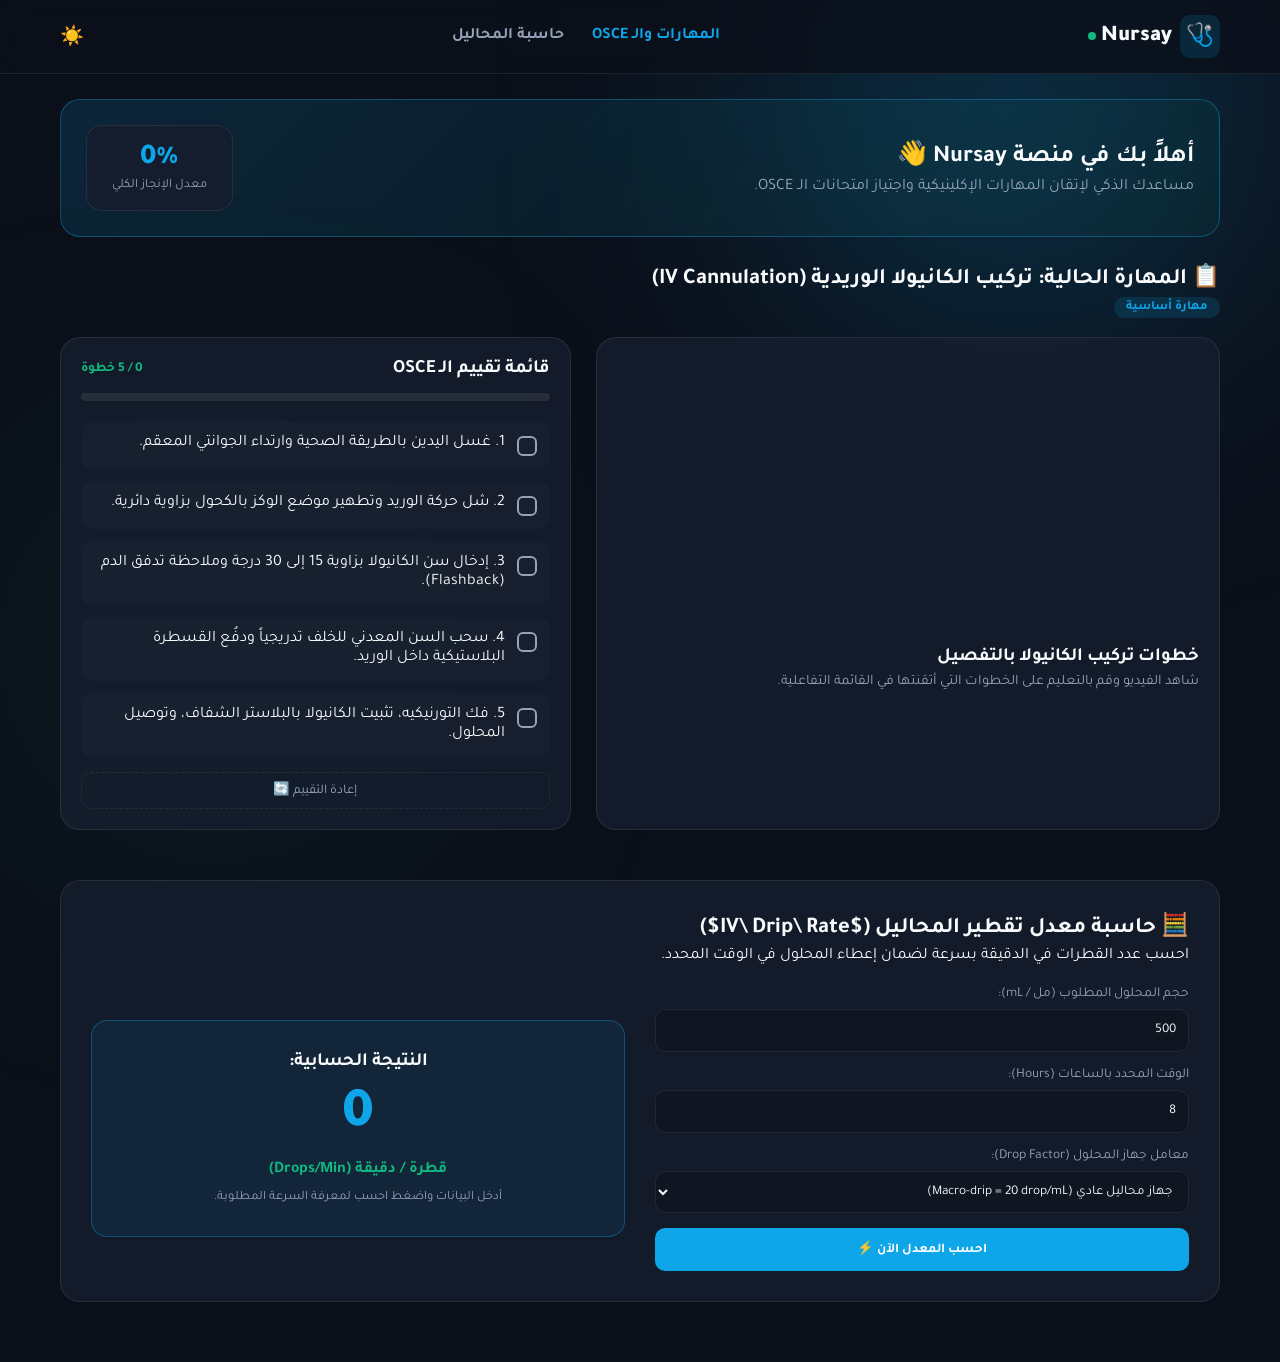
==== index.html @ 49323ac3 "Add files via upload" ====
<!DOCTYPE html>
<html lang="ar" dir="rtl">
<head>
  <meta charset="UTF-8">
  <meta name="viewport" content="width=device-width, initial-scale=1.0">
  <title>Nursay | منصة التمريض العملي المتكاملة</title>
  <link rel="stylesheet" href="nnn.css">
  <link href="https://fonts.googleapis.com/css2?family=Tajawal:wght@400;500;700;800;900&display=swap" rel="stylesheet">
</head>
<body class="dark-mode">

  <div class="ambient-glow glow-1"></div>
  <div class="ambient-glow glow-2"></div>

  <!-- الهيدر الزجاجي -->
  <header class="header-glass">
    <div class="container nav-container">
      <div class="brand">
        <div class="logo-badge">🩺</div>
        <div class="logo-text">Nursay<span class="pulse-dot"></span></div>
      </div>

      <nav class="nav-links">
        <a href="#skills-section" class="active">المهارات والـ OSCE</a>
        <a href="#calculator-section">حاسبة المحاليل</a>
      </nav>

      <div class="nav-right">
        <button class="theme-toggle" id="themeToggle">☀️</button>
      </div>
    </div>
  </header>

  <main class="container main-layout">

    <!-- شريط متابعة الإنجاز -->
    <section class="tracker-card">
      <div class="tracker-info">
        <h2>أهلاً بك في منصة Nursay 👋</h2>
        <p>مساعدك الذكي لإتقان المهارات الإكلينيكية واجتياز امتحانات الـ OSCE.</p>
      </div>
      <div class="tracker-stats">
        <div class="stat-box">
          <span class="stat-num" id="totalScore">0%</span>
          <span class="stat-label">معدل الإنجاز الكلي</span>
        </div>
      </div>
    </section>

    <!-- مشغل المهارات والـ Checklist التفاعلية -->
    <section class="skill-player-section" id="skills-section">
      <div class="section-header">
        <h2>📋 المهارة الحالية: تركيب الكانيولا الوريدية (IV Cannulation)</h2>
        <span class="skill-tag">مهارة أساسية</span>
      </div>

      <div class="player-grid">
        <!-- مشغل الفيديو -->
        <div class="video-container">
          <iframe 
            src="https://www.youtube-nocookie.com/embed/dQw4w9WgXcQ" 
            title="فيديو المهارة" 
            allowfullscreen>
          </iframe>
          <div class="video-info">
            <h3>خطوات تركيب الكانيولا بالتفصيل</h3>
            <p>شاهد الفيديو وقم بالتعليم على الخطوات التي أتقنتها في القائمة التفاعلية.</p>
          </div>
        </div>

        <!-- الـ Checklist التفاعلية -->
        <div class="checklist-container">
          <div class="checklist-header">
            <h3>قائمة تقييم الـ OSCE</h3>
            <span class="progress-badge" id="checkProgressText">0 / 5 خطوة</span>
          </div>

          <div class="progress-bar-bg">
            <div class="progress-bar-fill" id="progressBarFill" style="width: 0%;"></div>
          </div>

          <div class="checklist-items" id="checklistItems">
            <label class="check-item">
              <input type="checkbox" data-index="0" onchange="updateChecklist()">
              <span class="custom-check"></span>
              <span class="item-text">1. غسل اليدين بالطريقة الصحية وارتداء الجوانتي المعقم.</span>
            </label>

            <label class="check-item">
              <input type="checkbox" data-index="1" onchange="updateChecklist()">
              <span class="custom-check"></span>
              <span class="item-text">2. شل حركة الوريد وتطهير موضع الوكز بالكحول بزاوية دائرية.</span>
            </label>

            <label class="check-item">
              <input type="checkbox" data-index="2" onchange="updateChecklist()">
              <span class="custom-check"></span>
              <span class="item-text">3. إدخال سن الكانيولا بزاوية 15 إلى 30 درجة وملاحظة تدفق الدم (Flashback).</span>
            </label>

            <label class="check-item">
              <input type="checkbox" data-index="3" onchange="updateChecklist()">
              <span class="custom-check"></span>
              <span class="item-text">4. سحب السن المعدني للخلف تدريجياً ودفُع القسطرة البلاستيكية داخل الوريد.</span>
            </label>

            <label class="check-item">
              <input type="checkbox" data-index="4" onchange="updateChecklist()">
              <span class="custom-check"></span>
              <span class="item-text">5. فك التورنيكيه، تثبيت الكانيولا بالبلاستر الشفاف، وتوصيل المحلول.</span>
            </label>
          </div>

          <button class="btn-reset" onclick="resetChecklist()">إعادة التقييم 🔄</button>
        </div>
      </div>
    </section>

    <!-- حاسبة المحاليل والجرعات الطبية -->
    <section class="calculator-section" id="calculator-section">
      <div class="section-header">
        <h2>🧮 حاسبة معدل تقطير المحاليل ($IV\ Drip\ Rate$)</h2>
        <p>احسب عدد القطرات في الدقيقة بسرعة لضمان إعطاء المحلول في الوقت المحدد.</p>
      </div>

      <div class="calc-card">
        <div class="calc-inputs">
          <div class="input-group">
            <label>حجم المحلول المطلوب (مل / mL):</label>
            <input type="number" id="volumeInput" placeholder="مثال: 500" value="500">
          </div>

          <div class="input-group">
            <label>الوقت المحدد بالساعات (Hours):</label>
            <input type="number" id="timeInput" placeholder="مثال: 8" value="8">
          </div>

          <div class="input-group">
            <label>معامل جهاز المحلول (Drop Factor):</label>
            <select id="dropFactorSelect">
              <option value="20">جهاز محاليل عادي (Macro-drip = 20 drop/mL)</option>
              <option value="60">جهاز محاليل أطفال (Micro-drip = 60 drop/mL)</option>
              <option value="15">جهاز نقل دم (Blood Set = 15 drop/mL)</option>
            </select>
          </div>

          <button class="btn-calc" onclick="calculateDripRate()">احسب المعدل الآن ⚡</button>
        </div>

        <div class="calc-result">
          <h3>النتيجة الحسابية:</h3>
          <div class="result-number" id="resultDripRate">0</div>
          <span class="result-unit">قطرة / دقيقة (Drops/Min)</span>
          <p class="result-hint" id="resultHint">أدخل البيانات واضغط احسب لمعرفة السرعة المطلوبة.</p>
        </div>
      </div>
    </section>

  </main>

  <script src="nnn.js"></script>
</body>
</html>
---- nnn.css ----
:root {
  --primary: #0ea5e9;
  --primary-glow: rgba(14, 165, 233, 0.35);
  --accent: #10b981;
  --bg-main: #0b0f19;
  --bg-card: rgba(22, 30, 46, 0.85);
  --border: rgba(255, 255, 255, 0.08);
  --text-main: #f8fafc;
  --text-muted: #94a3b8;
}

body.light-mode {
  --bg-main: #f1f5f9;
  --bg-card: #ffffff;
  --border: rgba(0, 0, 0, 0.08);
  --text-main: #0f172a;
  --text-muted: #64748b;
}

* { box-sizing: border-box; margin: 0; padding: 0; }

body {
  font-family: 'Tajawal', sans-serif;
  background-color: var(--bg-main);
  color: var(--text-main);
  transition: all 0.3s ease;
  padding-bottom: 60px;
}

.container { max-width: 1200px; margin: 0 auto; padding: 0 20px; }

/* Glow Effects */
.ambient-glow {
  position: fixed; border-radius: 50%; filter: blur(140px); z-index: -1; pointer-events: none;
}
.glow-1 { width: 400px; height: 400px; background: var(--primary-glow); top: -100px; right: 5%; }
.glow-2 { width: 300px; height: 300px; background: rgba(16, 185, 129, 0.2); bottom: 100px; left: 5%; }

/* Header */
.header-glass {
  background: rgba(11, 15, 25, 0.8);
  backdrop-filter: blur(12px);
  border-bottom: 1px solid var(--border);
  position: sticky; top: 0; z-index: 100; padding: 15px 0;
}
.nav-container { display: flex; align-items: center; justify-content: space-between; }
.brand { display: flex; align-items: center; gap: 8px; font-weight: 900; font-size: 1.4rem; }
.logo-badge { background: rgba(14, 165, 233, 0.15); padding: 6px; border-radius: 10px; }
.pulse-dot { display: inline-block; width: 8px; height: 8px; background: var(--accent); border-radius: 50%; margin-right: 5px; }

.nav-links a { color: var(--text-muted); text-decoration: none; margin: 0 12px; font-weight: 600; }
.nav-links a.active { color: var(--primary); }

.theme-toggle { background: none; border: none; font-size: 1.2rem; cursor: pointer; }

/* Tracker Banner */
.tracker-card {
  background: linear-gradient(135deg, rgba(14, 165, 233, 0.15), rgba(16, 185, 129, 0.05));
  border: 1px solid var(--primary-glow);
  padding: 25px; border-radius: 20px; margin: 25px 0;
  display: flex; justify-content: space-between; align-items: center;
}
.tracker-info h2 { font-size: 1.5rem; margin-bottom: 5px; }
.tracker-info p { color: var(--text-muted); }
.stat-box { background: var(--bg-card); padding: 15px 25px; border-radius: 16px; border: 1px solid var(--border); text-align: center; }
.stat-num { display: block; font-size: 1.8rem; font-weight: 900; color: var(--primary); }
.stat-label { font-size: 0.8rem; color: var(--text-muted); }

/* Skill Player & Checklist */
.section-header { margin-bottom: 20px; }
.section-header h2 { font-size: 1.4rem; margin-bottom: 5px; }
.skill-tag { background: rgba(14, 165, 233, 0.15); color: var(--primary); padding: 4px 12px; border-radius: 12px; font-size: 0.8rem; font-weight: bold; }

.player-grid { display: grid; grid-template-columns: 1.1fr 0.9fr; gap: 25px; margin-bottom: 50px; }

.video-container { background: var(--bg-card); border: 1px solid var(--border); border-radius: 20px; overflow: hidden; }
.video-container iframe { width: 100%; height: 280px; border: none; }
.video-info { padding: 20px; }
.video-info p { color: var(--text-muted); font-size: 0.9rem; margin-top: 5px; }

.checklist-container { background: var(--bg-card); border: 1px solid var(--border); border-radius: 20px; padding: 20px; display: flex; flex-direction: column; }
.checklist-header { display: flex; justify-content: space-between; align-items: center; margin-bottom: 12px; }
.progress-badge { font-size: 0.85rem; font-weight: bold; color: var(--accent); }

.progress-bar-bg { background: rgba(255,255,255,0.08); height: 8px; border-radius: 10px; margin-bottom: 20px; overflow: hidden; }
.progress-bar-fill { background: linear-gradient(90deg, var(--primary), var(--accent)); height: 100%; transition: width 0.3s ease; }

.checklist-items { display: flex; flex-direction: column; gap: 12px; flex: 1; }
.check-item { display: flex; align-items: flex-start; gap: 12px; background: rgba(255,255,255,0.02); padding: 12px; border-radius: 12px; cursor: pointer; border: 1px solid transparent; }
.check-item:hover { border-color: var(--border); }
.check-item input { display: none; }

.custom-check { width: 20px; height: 20px; border: 2px solid var(--text-muted); border-radius: 6px; display: inline-block; flex-shrink: 0; margin-top: 2px; }
.check-item input:checked + .custom-check { background: var(--accent); border-color: var(--accent); position: relative; }
.check-item input:checked + .custom-check::after { content: '✓'; color: white; position: absolute; top: -3px; right: 4px; font-weight: bold; }
.check-item input:checked ~ .item-text { text-decoration: line-through; opacity: 0.6; }

.btn-reset { margin-top: 15px; background: none; border: 1px dashed var(--border); color: var(--text-muted); padding: 8px; border-radius: 10px; cursor: pointer; font-family: inherit; }

/* Calculator */
.calculator-section { background: var(--bg-card); border: 1px solid var(--border); border-radius: 20px; padding: 30px; }
.calc-card { display: grid; grid-template-columns: 1fr 1fr; gap: 30px; margin-top: 20px; align-items: center; }
.input-group { margin-bottom: 15px; }
.input-group label { display: block; font-size: 0.85rem; margin-bottom: 6px; color: var(--text-muted); }
.input-group input, .input-group select { width: 100%; padding: 12px; background: rgba(0,0,0,0.2); border: 1px solid var(--border); border-radius: 10px; color: var(--text-main); font-family: inherit; }
.btn-calc { width: 100%; background: var(--primary); color: white; border: none; padding: 12px; border-radius: 10px; font-weight: bold; font-family: inherit; cursor: pointer; }

.calc-result { background: rgba(14, 165, 233, 0.08); border: 1px solid var(--primary-glow); padding: 30px; border-radius: 16px; text-align: center; }
.result-number { font-size: 3.5rem; font-weight: 900; color: var(--primary); margin: 10px 0; }
.result-unit { font-weight: bold; color: var(--accent); }
.result-hint { font-size: 0.8rem; color: var(--text-muted); margin-top: 10px; }

@media (max-width: 850px) {
  .player-grid, .calc-card, .tracker-card { grid-template-columns: 1fr; flex-direction: column; gap: 20px; }
}
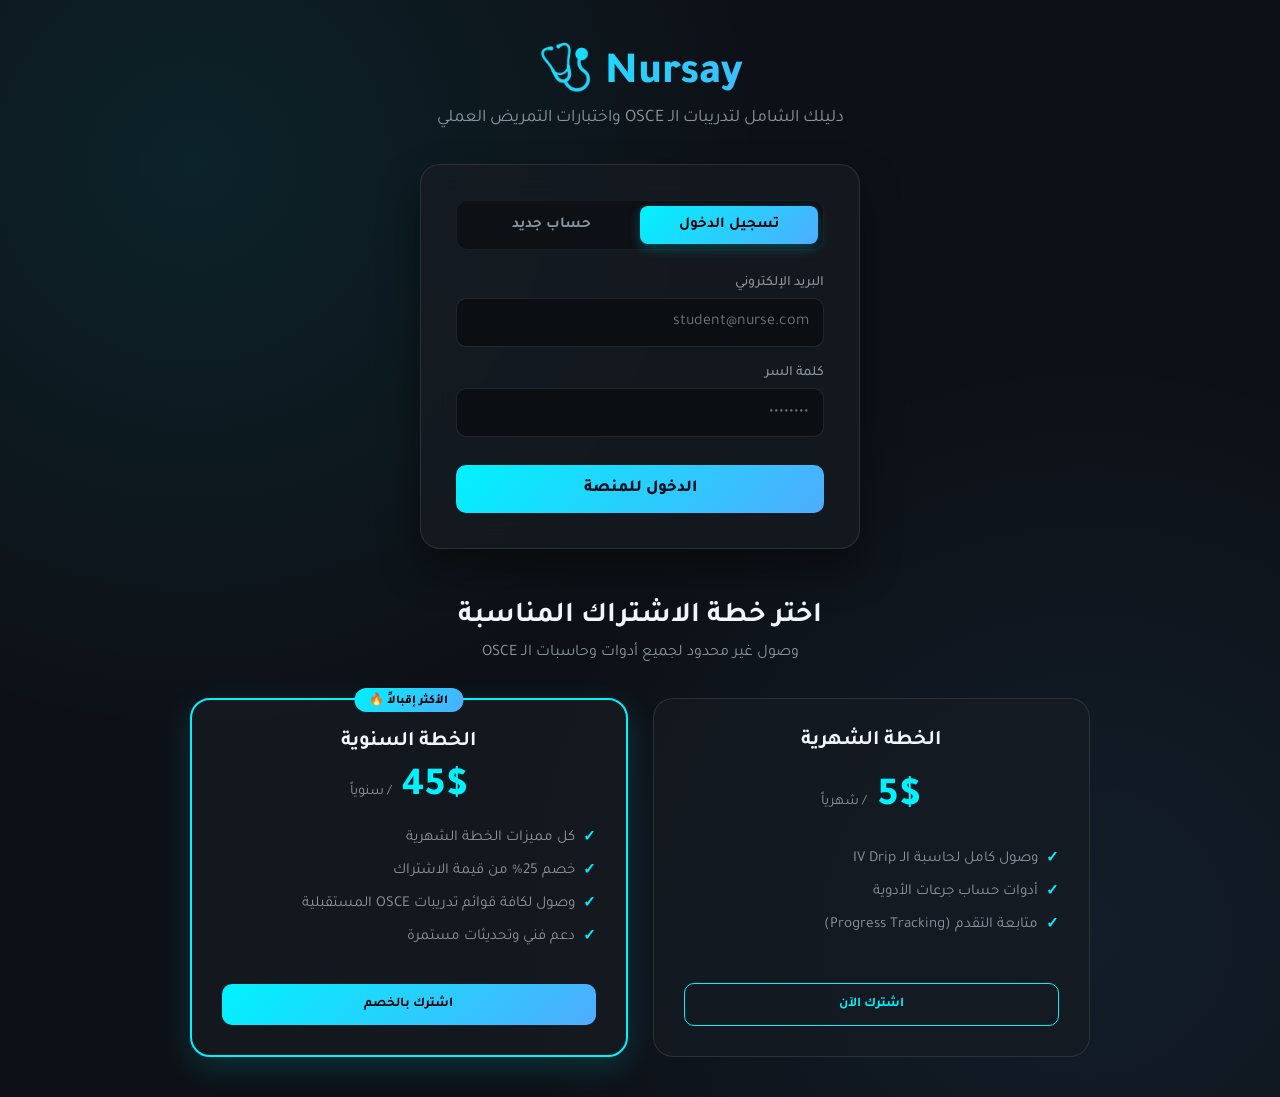
==== commit e4dce72f: "Add files via upload" ====
--- a/index.html
+++ b/index.html
@@ -3,161 +3,183 @@
 <head>
   <meta charset="UTF-8">
   <meta name="viewport" content="width=device-width, initial-scale=1.0">
-  <title>Nursay | منصة التمريض العملي المتكاملة</title>
-  <link rel="stylesheet" href="nnn.css">
-  <link href="https://fonts.googleapis.com/css2?family=Tajawal:wght@400;500;700;800;900&display=swap" rel="stylesheet">
+  <title>Nursay | الانضمام والاشتراك</title>
+  <link href="https://fonts.googleapis.com/css2?family=Tajawal:wght@400;500;700;800&display=swap" rel="stylesheet">
+  
+  <!-- بداية كود التصميم (CSS) -->
+  <style>
+    :root {
+      --bg-color: #0d1117;
+      --card-bg: rgba(22, 27, 34, 0.75);
+      --accent-cyan: #00f2fe;
+      --accent-blue: #4facfe;
+      --text-main: #f0f6fc;
+      --text-muted: #8b949e;
+      --border-color: rgba(255, 255, 255, 0.1);
+    }
+
+    * { box-sizing: border-box; margin: 0; padding: 0; font-family: 'Tajawal', sans-serif; }
+
+    body {
+      background-color: var(--bg-color);
+      background-image: radial-gradient(circle at 15% 15%, rgba(0, 242, 254, 0.08) 0%, transparent 40%),
+                        radial-gradient(circle at 85% 85%, rgba(79, 172, 254, 0.08) 0%, transparent 40%);
+      color: var(--text-main);
+      min-height: 100vh;
+      display: flex;
+      flex-direction: column;
+      align-items: center;
+      padding: 40px 20px;
+    }
+
+    .brand-header { text-align: center; margin-bottom: 35px; }
+    .brand-header h1 { font-size: 2.8rem; font-weight: 800; background: linear-gradient(135deg, var(--accent-cyan), var(--accent-blue)); -webkit-background-clip: text; -webkit-text-fill-color: transparent; }
+    .brand-header p { color: var(--text-muted); font-size: 1.1rem; margin-top: 5px; }
+
+    .auth-card { background: var(--card-bg); backdrop-filter: blur(16px); border: 1px solid var(--border-color); border-radius: 20px; padding: 35px; width: 100%; max-width: 440px; box-shadow: 0 20px 40px rgba(0, 0, 0, 0.4); margin-bottom: 50px; }
+    
+    .auth-tabs { display: flex; background: rgba(0, 0, 0, 0.3); padding: 5px; border-radius: 12px; margin-bottom: 25px; border: 1px solid rgba(255, 255, 255, 0.05); }
+    .tab-btn { flex: 1; padding: 10px; border: none; background: transparent; color: var(--text-muted); font-weight: 700; font-size: 0.95rem; border-radius: 8px; cursor: pointer; transition: all 0.3s ease; }
+    .tab-btn.active { background: linear-gradient(135deg, var(--accent-cyan), var(--accent-blue)); color: #000; box-shadow: 0 4px 12px rgba(0, 242, 254, 0.25); }
+
+    .input-group { margin-bottom: 18px; text-align: right; }
+    .input-group label { display: block; font-size: 0.88rem; color: var(--text-muted); margin-bottom: 6px; font-weight: 500; }
+    .input-group input { width: 100%; padding: 14px; background: rgba(0, 0, 0, 0.4); border: 1px solid var(--border-color); border-radius: 10px; color: #fff; font-size: 1rem; outline: none; }
+    .input-group input:focus { border-color: var(--accent-cyan); box-shadow: 0 0 8px rgba(0, 242, 254, 0.2); }
+
+    .submit-btn { width: 100%; padding: 14px; border: none; border-radius: 10px; background: linear-gradient(135deg, var(--accent-cyan), var(--accent-blue)); color: #0a0f1d; font-size: 1.05rem; font-weight: 800; cursor: pointer; margin-top: 10px; }
+    .submit-btn:hover { transform: translateY(-2px); box-shadow: 0 8px 20px rgba(0, 242, 254, 0.3); }
+
+    .plans-section { width: 100%; max-width: 900px; text-align: center; }
+    .plans-title { font-size: 1.8rem; font-weight: 700; margin-bottom: 10px; }
+    .plans-subtitle { color: var(--text-muted); margin-bottom: 35px; }
+
+    .pricing-grid { display: grid; grid-template-columns: repeat(auto-fit, minmax(280px, 1fr)); gap: 25px; }
+    .plan-card { background: var(--card-bg); border: 1px solid var(--border-color); border-radius: 20px; padding: 30px; display: flex; flex-direction: column; justify-content: space-between; position: relative; transition: all 0.3s ease; }
+    .plan-card:hover { border-color: var(--accent-cyan); transform: translateY(-5px); }
+    .plan-card.featured { border: 2px solid var(--accent-cyan); box-shadow: 0 10px 30px rgba(0, 242, 254, 0.15); }
+    
+    .badge { position: absolute; top: -12px; left: 50%; transform: translateX(-50%); background: linear-gradient(135deg, var(--accent-cyan), var(--accent-blue)); color: #000; font-weight: 800; font-size: 0.75rem; padding: 4px 15px; border-radius: 20px; }
+    
+    .plan-name { font-size: 1.3rem; font-weight: 700; margin-bottom: 10px; }
+    .plan-price { font-size: 2.5rem; font-weight: 800; color: var(--accent-cyan); margin-bottom: 15px; }
+    .plan-price span { font-size: 0.9rem; color: var(--text-muted); font-weight: 400; }
+
+    .plan-features { list-style: none; text-align: right; margin-bottom: 25px; }
+    .plan-features li { margin-bottom: 12px; color: var(--text-muted); font-size: 0.95rem; display: flex; align-items: center; gap: 8px; }
+    .plan-features li::before { content: "✓"; color: var(--accent-cyan); font-weight: bold; }
+
+    .plan-btn { padding: 12px; border: 1px solid var(--accent-cyan); background: transparent; color: var(--accent-cyan); font-weight: 700; border-radius: 10px; cursor: pointer; }
+    .plan-card.featured .plan-btn, .plan-btn:hover { background: linear-gradient(135deg, var(--accent-cyan), var(--accent-blue)); color: #000; border: none; }
+
+    .form-toggle { display: none; }
+    .form-toggle.active { display: block; }
+  </style>
+  <!-- نهاية كود التصميم -->
 </head>
-<body class="dark-mode">
+<body>
 
-  <div class="ambient-glow glow-1"></div>
-  <div class="ambient-glow glow-2"></div>
+<div class="brand-header">
+  <h1>Nursay 🩺</h1>
+  <p>دليلك الشامل لتدريبات الـ OSCE واختبارات التمريض العملي</p>
+</div>
+  <div class="auth-card">
+    <div class="auth-tabs">
+      <button class="tab-btn active" onclick="switchTab('login')">تسجيل الدخول</button>
+      <button class="tab-btn" onclick="switchTab('signup')">حساب جديد</button>
+    </div>
 
-  <!-- الهيدر الزجاجي -->
-  <header class="header-glass">
-    <div class="container nav-container">
-      <div class="brand">
-        <div class="logo-badge">🩺</div>
-        <div class="logo-text">Nursay<span class="pulse-dot"></span></div>
+    <form id="login-form" class="form-toggle active" onsubmit="handleAuth(event)">
+      <div class="input-group">
+        <label>البريد الإلكتروني</label>
+        <input type="email" placeholder="student@nurse.com" required>
+      </div>
+      <div class="input-group">
+        <label>كلمة السر</label>
+        <input type="password" placeholder="••••••••" required>
+      </div>
+      <button type="submit" class="submit-btn">الدخول للمنصة</button>
+    </form>
+
+    <form id="signup-form" class="form-toggle" onsubmit="handleAuth(event)">
+      <div class="input-group">
+        <label>الاسم بالكامل</label>
+        <input type="text" placeholder="أحمد محمد" required>
+      </div>
+      <div class="input-group">
+        <label>البريد الإلكتروني</label>
+        <input type="email" placeholder="student@nurse.com" required>
+      </div>
+      <div class="input-group">
+        <label>كلمة السر</label>
+        <input type="password" placeholder="••••••••" required>
+      </div>
+      <button type="submit" class="submit-btn">إنشاء الحساب</button>
+    </form>
+  </div>
+
+  <div class="plans-section">
+    <h2 class="plans-title">اختر خطة الاشتراك المناسبة</h2>
+    <p class="plans-subtitle">وصول غير محدود لجميع أدوات وحاسبات الـ OSCE</p>
+
+    <div class="pricing-grid">
+      <div class="plan-card">
+        <div class="plan-name">الخطة الشهرية</div>
+        <div class="plan-price">5$ <span>/ شهرياً</span></div>
+        <ul class="plan-features">
+          <li>وصول كامل لحاسبة الـ IV Drip</li>
+          <li>أدوات حساب جرعات الأدوية</li>
+          <li>متابعة التقدم (Progress Tracking)</li>
+        </ul>
+        <button class="plan-btn" onclick="selectPlan('الشهري')">اشترك الآن</button>
       </div>
 
-      <nav class="nav-links">
-        <a href="#skills-section" class="active">المهارات والـ OSCE</a>
-        <a href="#calculator-section">حاسبة المحاليل</a>
-      </nav>
-
-      <div class="nav-right">
-        <button class="theme-toggle" id="themeToggle">☀️</button>
+      <div class="plan-card featured">
+        <div class="badge">الأكثر إقبالاً 🔥</div>
+        <div class="plan-name">الخطة السنوية</div>
+        <div class="plan-price">45$ <span>/ سنوياً</span></div>
+        <ul class="plan-features">
+          <li>كل مميزات الخطة الشهرية</li>
+          <li>خصم 25% من قيمة الاشتراك</li>
+          <li>وصول لكافة قوائم تدريبات OSCE المستقبلية</li>
+          <li>دعم فني وتحديثات مستمرة</li>
+        </ul>
+        <button class="plan-btn" onclick="selectPlan('السنوي')">اشترك بالخصم</button>
       </div>
     </div>
-  </header>
+  </div>
 
-  <main class="container main-layout">
+  <!-- بداية كود البرمجة (JavaScript) -->
+  <script>
+    function switchTab(type) {
+      document.querySelectorAll('.tab-btn').forEach(btn => btn.classList.remove('active'));
+      document.querySelectorAll('.form-toggle').forEach(form => form.classList.remove('active'));
 
-    <!-- شريط متابعة الإنجاز -->
-    <section class="tracker-card">
-      <div class="tracker-info">
-        <h2>أهلاً بك في منصة Nursay 👋</h2>
-        <p>مساعدك الذكي لإتقان المهارات الإكلينيكية واجتياز امتحانات الـ OSCE.</p>
-      </div>
-      <div class="tracker-stats">
-        <div class="stat-box">
-          <span class="stat-num" id="totalScore">0%</span>
-          <span class="stat-label">معدل الإنجاز الكلي</span>
-        </div>
-      </div>
-    </section>
+      if (type === 'login') {
+        document.querySelectorAll('.tab-btn')[0].classList.add('active');
+        document.getElementById('login-form').classList.add('active');
+      } else {
+        document.querySelectorAll('.tab-btn')[1].classList.add('active');
+        document.getElementById('signup-form').classList.add('active');
+      }
+    }
 
-    <!-- مشغل المهارات والـ Checklist التفاعلية -->
-    <section class="skill-player-section" id="skills-section">
-      <div class="section-header">
-        <h2>📋 المهارة الحالية: تركيب الكانيولا الوريدية (IV Cannulation)</h2>
-        <span class="skill-tag">مهارة أساسية</span>
-      </div>
+    function handleAuth(e) {
+      e.preventDefault();
+      localStorage.setItem('userLoggedIn', 'true');
+      alert('تم تسجيل الدخول بنجاح! جاري التوجيه للرئيسية...');
+      window.location.href = 'index.html';
+    }
 
-      <div class="player-grid">
-        <!-- مشغل الفيديو -->
-        <div class="video-container">
-          <iframe 
-            src="https://www.youtube-nocookie.com/embed/dQw4w9WgXcQ" 
-            title="فيديو المهارة" 
-            allowfullscreen>
-          </iframe>
-          <div class="video-info">
-            <h3>خطوات تركيب الكانيولا بالتفصيل</h3>
-            <p>شاهد الفيديو وقم بالتعليم على الخطوات التي أتقنتها في القائمة التفاعلية.</p>
-          </div>
-        </div>
-
-        <!-- الـ Checklist التفاعلية -->
-        <div class="checklist-container">
-          <div class="checklist-header">
-            <h3>قائمة تقييم الـ OSCE</h3>
-            <span class="progress-badge" id="checkProgressText">0 / 5 خطوة</span>
-          </div>
-
-          <div class="progress-bar-bg">
-            <div class="progress-bar-fill" id="progressBarFill" style="width: 0%;"></div>
-          </div>
-
-          <div class="checklist-items" id="checklistItems">
-            <label class="check-item">
-              <input type="checkbox" data-index="0" onchange="updateChecklist()">
-              <span class="custom-check"></span>
-              <span class="item-text">1. غسل اليدين بالطريقة الصحية وارتداء الجوانتي المعقم.</span>
-            </label>
-
-            <label class="check-item">
-              <input type="checkbox" data-index="1" onchange="updateChecklist()">
-              <span class="custom-check"></span>
-              <span class="item-text">2. شل حركة الوريد وتطهير موضع الوكز بالكحول بزاوية دائرية.</span>
-            </label>
-
-            <label class="check-item">
-              <input type="checkbox" data-index="2" onchange="updateChecklist()">
-              <span class="custom-check"></span>
-              <span class="item-text">3. إدخال سن الكانيولا بزاوية 15 إلى 30 درجة وملاحظة تدفق الدم (Flashback).</span>
-            </label>
-
-            <label class="check-item">
-              <input type="checkbox" data-index="3" onchange="updateChecklist()">
-              <span class="custom-check"></span>
-              <span class="item-text">4. سحب السن المعدني للخلف تدريجياً ودفُع القسطرة البلاستيكية داخل الوريد.</span>
-            </label>
-
-            <label class="check-item">
-              <input type="checkbox" data-index="4" onchange="updateChecklist()">
-              <span class="custom-check"></span>
-              <span class="item-text">5. فك التورنيكيه، تثبيت الكانيولا بالبلاستر الشفاف، وتوصيل المحلول.</span>
-            </label>
-          </div>
-
-          <button class="btn-reset" onclick="resetChecklist()">إعادة التقييم 🔄</button>
-        </div>
-      </div>
-    </section>
-
-    <!-- حاسبة المحاليل والجرعات الطبية -->
-    <section class="calculator-section" id="calculator-section">
-      <div class="section-header">
-        <h2>🧮 حاسبة معدل تقطير المحاليل ($IV\ Drip\ Rate$)</h2>
-        <p>احسب عدد القطرات في الدقيقة بسرعة لضمان إعطاء المحلول في الوقت المحدد.</p>
-      </div>
-
-      <div class="calc-card">
-        <div class="calc-inputs">
-          <div class="input-group">
-            <label>حجم المحلول المطلوب (مل / mL):</label>
-            <input type="number" id="volumeInput" placeholder="مثال: 500" value="500">
-          </div>
-
-          <div class="input-group">
-            <label>الوقت المحدد بالساعات (Hours):</label>
-            <input type="number" id="timeInput" placeholder="مثال: 8" value="8">
-          </div>
-
-          <div class="input-group">
-            <label>معامل جهاز المحلول (Drop Factor):</label>
-            <select id="dropFactorSelect">
-              <option value="20">جهاز محاليل عادي (Macro-drip = 20 drop/mL)</option>
-              <option value="60">جهاز محاليل أطفال (Micro-drip = 60 drop/mL)</option>
-              <option value="15">جهاز نقل دم (Blood Set = 15 drop/mL)</option>
-            </select>
-          </div>
-
-          <button class="btn-calc" onclick="calculateDripRate()">احسب المعدل الآن ⚡</button>
-        </div>
-
-        <div class="calc-result">
-          <h3>النتيجة الحسابية:</h3>
-          <div class="result-number" id="resultDripRate">0</div>
-          <span class="result-unit">قطرة / دقيقة (Drops/Min)</span>
-          <p class="result-hint" id="resultHint">أدخل البيانات واضغط احسب لمعرفة السرعة المطلوبة.</p>
-        </div>
-      </div>
-    </section>
-
-  </main>
-
-  <script src="nnn.js"></script>
+    function selectPlan(planType) {
+      if (!localStorage.getItem('userLoggedIn')) {
+        alert('برجاء تسجيل الدخول أو إنشاء حساب أولاً!');
+        window.scrollTo({ top: 0, behavior: 'smooth' });
+        return;
+      }
+      alert('تم اختيار الاشتراك ' + planType + '! سيتم توجيهك لصفحة الدفع.');
+    }
+  </script>
+  <!-- نهاية كود البرمجة -->
 </body>
 </html>
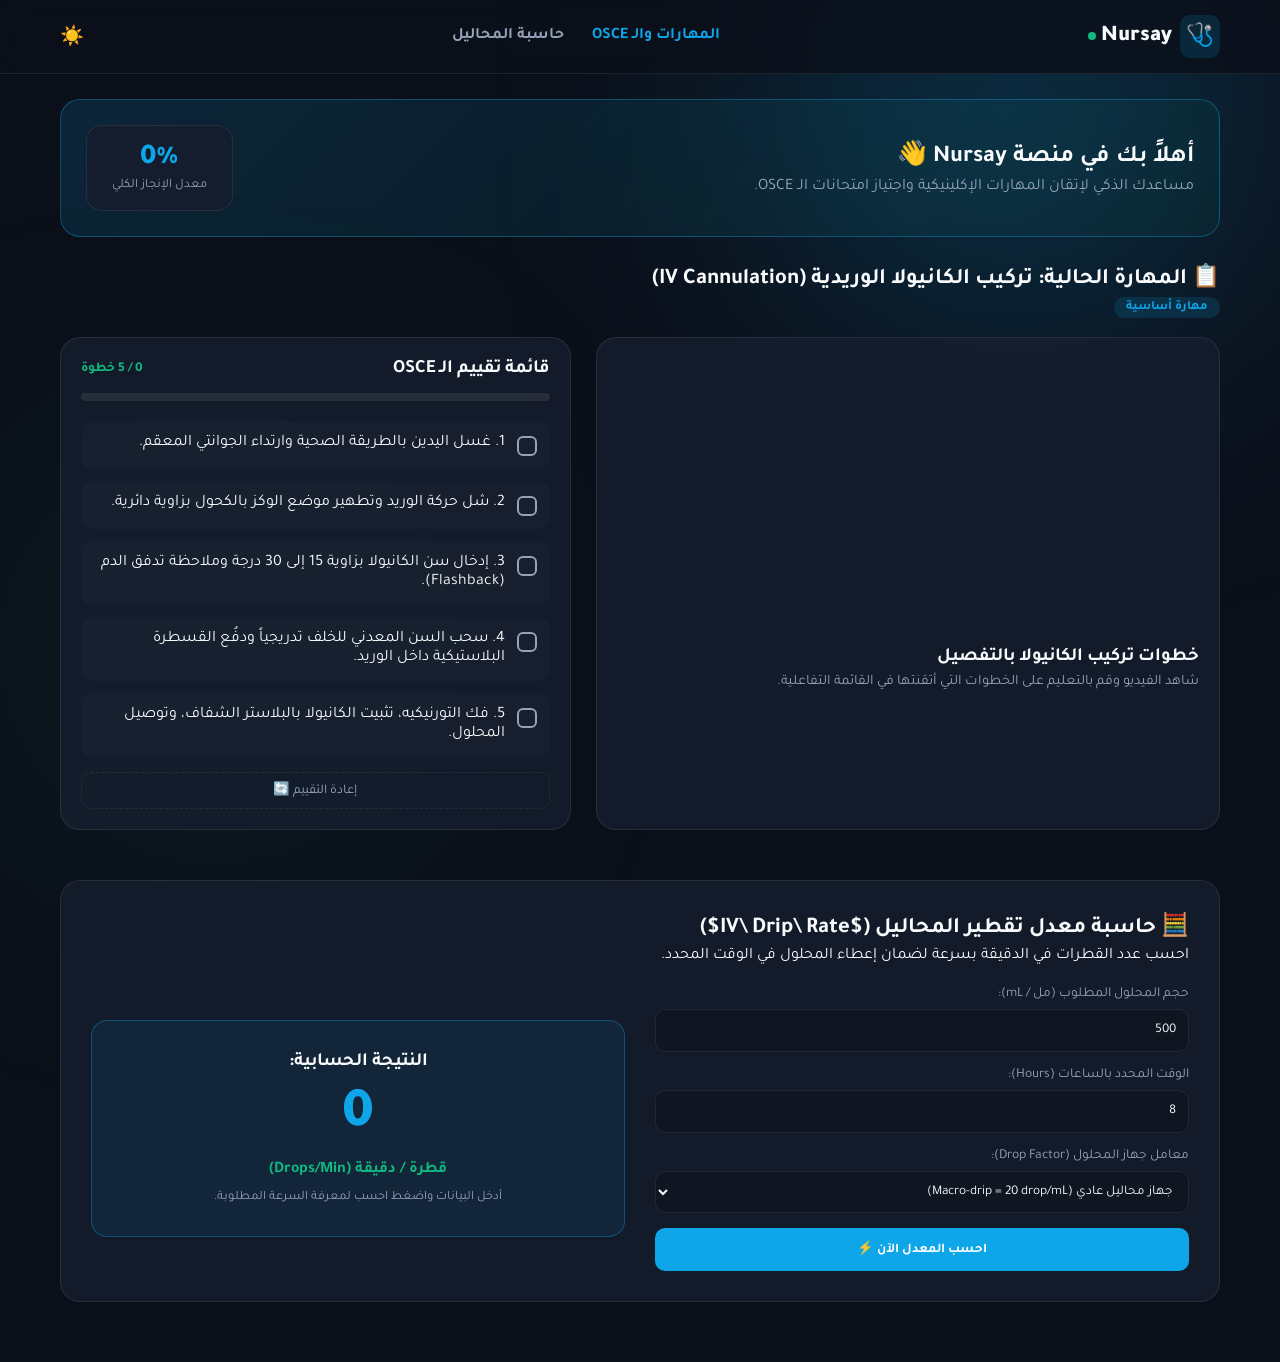
==== commit c0d40d19: "Add files via upload" ====
--- a/index.html
+++ b/index.html
@@ -3,183 +3,161 @@
 <head>
   <meta charset="UTF-8">
   <meta name="viewport" content="width=device-width, initial-scale=1.0">
-  <title>Nursay | الانضمام والاشتراك</title>
-  <link href="https://fonts.googleapis.com/css2?family=Tajawal:wght@400;500;700;800&display=swap" rel="stylesheet">
-  
-  <!-- بداية كود التصميم (CSS) -->
-  <style>
-    :root {
-      --bg-color: #0d1117;
-      --card-bg: rgba(22, 27, 34, 0.75);
-      --accent-cyan: #00f2fe;
-      --accent-blue: #4facfe;
-      --text-main: #f0f6fc;
-      --text-muted: #8b949e;
-      --border-color: rgba(255, 255, 255, 0.1);
-    }
+  <title>Nursay | منصة التمريض العملي المتكاملة</title>
+  <link rel="stylesheet" href="nnn.css">
+  <link href="https://fonts.googleapis.com/css2?family=Tajawal:wght@400;500;700;800;900&display=swap" rel="stylesheet">
+</head>
+<body class="dark-mode">
 
-    * { box-sizing: border-box; margin: 0; padding: 0; font-family: 'Tajawal', sans-serif; }
+  <div class="ambient-glow glow-1"></div>
+  <div class="ambient-glow glow-2"></div>
 
-    body {
-      background-color: var(--bg-color);
-      background-image: radial-gradient(circle at 15% 15%, rgba(0, 242, 254, 0.08) 0%, transparent 40%),
-                        radial-gradient(circle at 85% 85%, rgba(79, 172, 254, 0.08) 0%, transparent 40%);
-      color: var(--text-main);
-      min-height: 100vh;
-      display: flex;
-      flex-direction: column;
-      align-items: center;
-      padding: 40px 20px;
-    }
-
-    .brand-header { text-align: center; margin-bottom: 35px; }
-    .brand-header h1 { font-size: 2.8rem; font-weight: 800; background: linear-gradient(135deg, var(--accent-cyan), var(--accent-blue)); -webkit-background-clip: text; -webkit-text-fill-color: transparent; }
-    .brand-header p { color: var(--text-muted); font-size: 1.1rem; margin-top: 5px; }
-
-    .auth-card { background: var(--card-bg); backdrop-filter: blur(16px); border: 1px solid var(--border-color); border-radius: 20px; padding: 35px; width: 100%; max-width: 440px; box-shadow: 0 20px 40px rgba(0, 0, 0, 0.4); margin-bottom: 50px; }
-    
-    .auth-tabs { display: flex; background: rgba(0, 0, 0, 0.3); padding: 5px; border-radius: 12px; margin-bottom: 25px; border: 1px solid rgba(255, 255, 255, 0.05); }
-    .tab-btn { flex: 1; padding: 10px; border: none; background: transparent; color: var(--text-muted); font-weight: 700; font-size: 0.95rem; border-radius: 8px; cursor: pointer; transition: all 0.3s ease; }
-    .tab-btn.active { background: linear-gradient(135deg, var(--accent-cyan), var(--accent-blue)); color: #000; box-shadow: 0 4px 12px rgba(0, 242, 254, 0.25); }
-
-    .input-group { margin-bottom: 18px; text-align: right; }
-    .input-group label { display: block; font-size: 0.88rem; color: var(--text-muted); margin-bottom: 6px; font-weight: 500; }
-    .input-group input { width: 100%; padding: 14px; background: rgba(0, 0, 0, 0.4); border: 1px solid var(--border-color); border-radius: 10px; color: #fff; font-size: 1rem; outline: none; }
-    .input-group input:focus { border-color: var(--accent-cyan); box-shadow: 0 0 8px rgba(0, 242, 254, 0.2); }
-
-    .submit-btn { width: 100%; padding: 14px; border: none; border-radius: 10px; background: linear-gradient(135deg, var(--accent-cyan), var(--accent-blue)); color: #0a0f1d; font-size: 1.05rem; font-weight: 800; cursor: pointer; margin-top: 10px; }
-    .submit-btn:hover { transform: translateY(-2px); box-shadow: 0 8px 20px rgba(0, 242, 254, 0.3); }
-
-    .plans-section { width: 100%; max-width: 900px; text-align: center; }
-    .plans-title { font-size: 1.8rem; font-weight: 700; margin-bottom: 10px; }
-    .plans-subtitle { color: var(--text-muted); margin-bottom: 35px; }
-
-    .pricing-grid { display: grid; grid-template-columns: repeat(auto-fit, minmax(280px, 1fr)); gap: 25px; }
-    .plan-card { background: var(--card-bg); border: 1px solid var(--border-color); border-radius: 20px; padding: 30px; display: flex; flex-direction: column; justify-content: space-between; position: relative; transition: all 0.3s ease; }
-    .plan-card:hover { border-color: var(--accent-cyan); transform: translateY(-5px); }
-    .plan-card.featured { border: 2px solid var(--accent-cyan); box-shadow: 0 10px 30px rgba(0, 242, 254, 0.15); }
-    
-    .badge { position: absolute; top: -12px; left: 50%; transform: translateX(-50%); background: linear-gradient(135deg, var(--accent-cyan), var(--accent-blue)); color: #000; font-weight: 800; font-size: 0.75rem; padding: 4px 15px; border-radius: 20px; }
-    
-    .plan-name { font-size: 1.3rem; font-weight: 700; margin-bottom: 10px; }
-    .plan-price { font-size: 2.5rem; font-weight: 800; color: var(--accent-cyan); margin-bottom: 15px; }
-    .plan-price span { font-size: 0.9rem; color: var(--text-muted); font-weight: 400; }
-
-    .plan-features { list-style: none; text-align: right; margin-bottom: 25px; }
-    .plan-features li { margin-bottom: 12px; color: var(--text-muted); font-size: 0.95rem; display: flex; align-items: center; gap: 8px; }
-    .plan-features li::before { content: "✓"; color: var(--accent-cyan); font-weight: bold; }
-
-    .plan-btn { padding: 12px; border: 1px solid var(--accent-cyan); background: transparent; color: var(--accent-cyan); font-weight: 700; border-radius: 10px; cursor: pointer; }
-    .plan-card.featured .plan-btn, .plan-btn:hover { background: linear-gradient(135deg, var(--accent-cyan), var(--accent-blue)); color: #000; border: none; }
-
-    .form-toggle { display: none; }
-    .form-toggle.active { display: block; }
-  </style>
-  <!-- نهاية كود التصميم -->
-</head>
-<body>
-
-<div class="brand-header">
-  <h1>Nursay 🩺</h1>
-  <p>دليلك الشامل لتدريبات الـ OSCE واختبارات التمريض العملي</p>
-</div>
-  <div class="auth-card">
-    <div class="auth-tabs">
-      <button class="tab-btn active" onclick="switchTab('login')">تسجيل الدخول</button>
-      <button class="tab-btn" onclick="switchTab('signup')">حساب جديد</button>
-    </div>
-
-    <form id="login-form" class="form-toggle active" onsubmit="handleAuth(event)">
-      <div class="input-group">
-        <label>البريد الإلكتروني</label>
-        <input type="email" placeholder="student@nurse.com" required>
-      </div>
-      <div class="input-group">
-        <label>كلمة السر</label>
-        <input type="password" placeholder="••••••••" required>
-      </div>
-      <button type="submit" class="submit-btn">الدخول للمنصة</button>
-    </form>
-
-    <form id="signup-form" class="form-toggle" onsubmit="handleAuth(event)">
-      <div class="input-group">
-        <label>الاسم بالكامل</label>
-        <input type="text" placeholder="أحمد محمد" required>
-      </div>
-      <div class="input-group">
-        <label>البريد الإلكتروني</label>
-        <input type="email" placeholder="student@nurse.com" required>
-      </div>
-      <div class="input-group">
-        <label>كلمة السر</label>
-        <input type="password" placeholder="••••••••" required>
-      </div>
-      <button type="submit" class="submit-btn">إنشاء الحساب</button>
-    </form>
-  </div>
-
-  <div class="plans-section">
-    <h2 class="plans-title">اختر خطة الاشتراك المناسبة</h2>
-    <p class="plans-subtitle">وصول غير محدود لجميع أدوات وحاسبات الـ OSCE</p>
-
-    <div class="pricing-grid">
-      <div class="plan-card">
-        <div class="plan-name">الخطة الشهرية</div>
-        <div class="plan-price">5$ <span>/ شهرياً</span></div>
-        <ul class="plan-features">
-          <li>وصول كامل لحاسبة الـ IV Drip</li>
-          <li>أدوات حساب جرعات الأدوية</li>
-          <li>متابعة التقدم (Progress Tracking)</li>
-        </ul>
-        <button class="plan-btn" onclick="selectPlan('الشهري')">اشترك الآن</button>
+  <!-- الهيدر الزجاجي -->
+  <header class="header-glass">
+    <div class="container nav-container">
+      <div class="brand">
+        <div class="logo-badge">🩺</div>
+        <div class="logo-text">Nursay<span class="pulse-dot"></span></div>
       </div>
 
-      <div class="plan-card featured">
-        <div class="badge">الأكثر إقبالاً 🔥</div>
-        <div class="plan-name">الخطة السنوية</div>
-        <div class="plan-price">45$ <span>/ سنوياً</span></div>
-        <ul class="plan-features">
-          <li>كل مميزات الخطة الشهرية</li>
-          <li>خصم 25% من قيمة الاشتراك</li>
-          <li>وصول لكافة قوائم تدريبات OSCE المستقبلية</li>
-          <li>دعم فني وتحديثات مستمرة</li>
-        </ul>
-        <button class="plan-btn" onclick="selectPlan('السنوي')">اشترك بالخصم</button>
+      <nav class="nav-links">
+        <a href="#skills-section" class="active">المهارات والـ OSCE</a>
+        <a href="#calculator-section">حاسبة المحاليل</a>
+      </nav>
+
+      <div class="nav-right">
+        <button class="theme-toggle" id="themeToggle">☀️</button>
       </div>
     </div>
-  </div>
+  </header>
 
-  <!-- بداية كود البرمجة (JavaScript) -->
-  <script>
-    function switchTab(type) {
-      document.querySelectorAll('.tab-btn').forEach(btn => btn.classList.remove('active'));
-      document.querySelectorAll('.form-toggle').forEach(form => form.classList.remove('active'));
+  <main class="container main-layout">
 
-      if (type === 'login') {
-        document.querySelectorAll('.tab-btn')[0].classList.add('active');
-        document.getElementById('login-form').classList.add('active');
-      } else {
-        document.querySelectorAll('.tab-btn')[1].classList.add('active');
-        document.getElementById('signup-form').classList.add('active');
-      }
-    }
+    <!-- شريط متابعة الإنجاز -->
+    <section class="tracker-card">
+      <div class="tracker-info">
+        <h2>أهلاً بك في منصة Nursay 👋</h2>
+        <p>مساعدك الذكي لإتقان المهارات الإكلينيكية واجتياز امتحانات الـ OSCE.</p>
+      </div>
+      <div class="tracker-stats">
+        <div class="stat-box">
+          <span class="stat-num" id="totalScore">0%</span>
+          <span class="stat-label">معدل الإنجاز الكلي</span>
+        </div>
+      </div>
+    </section>
 
-    function handleAuth(e) {
-      e.preventDefault();
-      localStorage.setItem('userLoggedIn', 'true');
-      alert('تم تسجيل الدخول بنجاح! جاري التوجيه للرئيسية...');
-      window.location.href = 'index.html';
-    }
+    <!-- مشغل المهارات والـ Checklist التفاعلية -->
+    <section class="skill-player-section" id="skills-section">
+      <div class="section-header">
+        <h2>📋 المهارة الحالية: تركيب الكانيولا الوريدية (IV Cannulation)</h2>
+        <span class="skill-tag">مهارة أساسية</span>
+      </div>
 
-    function selectPlan(planType) {
-      if (!localStorage.getItem('userLoggedIn')) {
-        alert('برجاء تسجيل الدخول أو إنشاء حساب أولاً!');
-        window.scrollTo({ top: 0, behavior: 'smooth' });
-        return;
-      }
-      alert('تم اختيار الاشتراك ' + planType + '! سيتم توجيهك لصفحة الدفع.');
-    }
-  </script>
-  <!-- نهاية كود البرمجة -->
+      <div class="player-grid">
+        <!-- مشغل الفيديو -->
+        <div class="video-container">
+          <iframe 
+            src="https://www.youtube-nocookie.com/embed/dQw4w9WgXcQ" 
+            title="فيديو المهارة" 
+            allowfullscreen>
+          </iframe>
+          <div class="video-info">
+            <h3>خطوات تركيب الكانيولا بالتفصيل</h3>
+            <p>شاهد الفيديو وقم بالتعليم على الخطوات التي أتقنتها في القائمة التفاعلية.</p>
+          </div>
+        </div>
+
+        <!-- الـ Checklist التفاعلية -->
+        <div class="checklist-container">
+          <div class="checklist-header">
+            <h3>قائمة تقييم الـ OSCE</h3>
+            <span class="progress-badge" id="checkProgressText">0 / 5 خطوة</span>
+          </div>
+
+          <div class="progress-bar-bg">
+            <div class="progress-bar-fill" id="progressBarFill" style="width: 0%;"></div>
+          </div>
+
+          <div class="checklist-items" id="checklistItems">
+            <label class="check-item">
+              <input type="checkbox" data-index="0" onchange="updateChecklist()">
+              <span class="custom-check"></span>
+              <span class="item-text">1. غسل اليدين بالطريقة الصحية وارتداء الجوانتي المعقم.</span>
+            </label>
+
+            <label class="check-item">
+              <input type="checkbox" data-index="1" onchange="updateChecklist()">
+              <span class="custom-check"></span>
+              <span class="item-text">2. شل حركة الوريد وتطهير موضع الوكز بالكحول بزاوية دائرية.</span>
+            </label>
+
+            <label class="check-item">
+              <input type="checkbox" data-index="2" onchange="updateChecklist()">
+              <span class="custom-check"></span>
+              <span class="item-text">3. إدخال سن الكانيولا بزاوية 15 إلى 30 درجة وملاحظة تدفق الدم (Flashback).</span>
+            </label>
+
+            <label class="check-item">
+              <input type="checkbox" data-index="3" onchange="updateChecklist()">
+              <span class="custom-check"></span>
+              <span class="item-text">4. سحب السن المعدني للخلف تدريجياً ودفُع القسطرة البلاستيكية داخل الوريد.</span>
+            </label>
+
+            <label class="check-item">
+              <input type="checkbox" data-index="4" onchange="updateChecklist()">
+              <span class="custom-check"></span>
+              <span class="item-text">5. فك التورنيكيه، تثبيت الكانيولا بالبلاستر الشفاف، وتوصيل المحلول.</span>
+            </label>
+          </div>
+
+          <button class="btn-reset" onclick="resetChecklist()">إعادة التقييم 🔄</button>
+        </div>
+      </div>
+    </section>
+
+    <!-- حاسبة المحاليل والجرعات الطبية -->
+    <section class="calculator-section" id="calculator-section">
+      <div class="section-header">
+        <h2>🧮 حاسبة معدل تقطير المحاليل ($IV\ Drip\ Rate$)</h2>
+        <p>احسب عدد القطرات في الدقيقة بسرعة لضمان إعطاء المحلول في الوقت المحدد.</p>
+      </div>
+
+      <div class="calc-card">
+        <div class="calc-inputs">
+          <div class="input-group">
+            <label>حجم المحلول المطلوب (مل / mL):</label>
+            <input type="number" id="volumeInput" placeholder="مثال: 500" value="500">
+          </div>
+
+          <div class="input-group">
+            <label>الوقت المحدد بالساعات (Hours):</label>
+            <input type="number" id="timeInput" placeholder="مثال: 8" value="8">
+          </div>
+
+          <div class="input-group">
+            <label>معامل جهاز المحلول (Drop Factor):</label>
+            <select id="dropFactorSelect">
+              <option value="20">جهاز محاليل عادي (Macro-drip = 20 drop/mL)</option>
+              <option value="60">جهاز محاليل أطفال (Micro-drip = 60 drop/mL)</option>
+              <option value="15">جهاز نقل دم (Blood Set = 15 drop/mL)</option>
+            </select>
+          </div>
+
+          <button class="btn-calc" onclick="calculateDripRate()">احسب المعدل الآن ⚡</button>
+        </div>
+
+        <div class="calc-result">
+          <h3>النتيجة الحسابية:</h3>
+          <div class="result-number" id="resultDripRate">0</div>
+          <span class="result-unit">قطرة / دقيقة (Drops/Min)</span>
+          <p class="result-hint" id="resultHint">أدخل البيانات واضغط احسب لمعرفة السرعة المطلوبة.</p>
+        </div>
+      </div>
+    </section>
+
+  </main>
+
+  <script src="nnn.js"></script>
 </body>
 </html>
--- a/nnn.css
+++ b/nnn.css
@@ -0,0 +1,115 @@
+:root {
+  --primary: #0ea5e9;
+  --primary-glow: rgba(14, 165, 233, 0.35);
+  --accent: #10b981;
+  --bg-main: #0b0f19;
+  --bg-card: rgba(22, 30, 46, 0.85);
+  --border: rgba(255, 255, 255, 0.08);
+  --text-main: #f8fafc;
+  --text-muted: #94a3b8;
+}
+
+body.light-mode {
+  --bg-main: #f1f5f9;
+  --bg-card: #ffffff;
+  --border: rgba(0, 0, 0, 0.08);
+  --text-main: #0f172a;
+  --text-muted: #64748b;
+}
+
+* { box-sizing: border-box; margin: 0; padding: 0; }
+
+body {
+  font-family: 'Tajawal', sans-serif;
+  background-color: var(--bg-main);
+  color: var(--text-main);
+  transition: all 0.3s ease;
+  padding-bottom: 60px;
+}
+
+.container { max-width: 1200px; margin: 0 auto; padding: 0 20px; }
+
+/* Glow Effects */
+.ambient-glow {
+  position: fixed; border-radius: 50%; filter: blur(140px); z-index: -1; pointer-events: none;
+}
+.glow-1 { width: 400px; height: 400px; background: var(--primary-glow); top: -100px; right: 5%; }
+.glow-2 { width: 300px; height: 300px; background: rgba(16, 185, 129, 0.2); bottom: 100px; left: 5%; }
+
+/* Header */
+.header-glass {
+  background: rgba(11, 15, 25, 0.8);
+  backdrop-filter: blur(12px);
+  border-bottom: 1px solid var(--border);
+  position: sticky; top: 0; z-index: 100; padding: 15px 0;
+}
+.nav-container { display: flex; align-items: center; justify-content: space-between; }
+.brand { display: flex; align-items: center; gap: 8px; font-weight: 900; font-size: 1.4rem; }
+.logo-badge { background: rgba(14, 165, 233, 0.15); padding: 6px; border-radius: 10px; }
+.pulse-dot { display: inline-block; width: 8px; height: 8px; background: var(--accent); border-radius: 50%; margin-right: 5px; }
+
+.nav-links a { color: var(--text-muted); text-decoration: none; margin: 0 12px; font-weight: 600; }
+.nav-links a.active { color: var(--primary); }
+
+.theme-toggle { background: none; border: none; font-size: 1.2rem; cursor: pointer; }
+
+/* Tracker Banner */
+.tracker-card {
+  background: linear-gradient(135deg, rgba(14, 165, 233, 0.15), rgba(16, 185, 129, 0.05));
+  border: 1px solid var(--primary-glow);
+  padding: 25px; border-radius: 20px; margin: 25px 0;
+  display: flex; justify-content: space-between; align-items: center;
+}
+.tracker-info h2 { font-size: 1.5rem; margin-bottom: 5px; }
+.tracker-info p { color: var(--text-muted); }
+.stat-box { background: var(--bg-card); padding: 15px 25px; border-radius: 16px; border: 1px solid var(--border); text-align: center; }
+.stat-num { display: block; font-size: 1.8rem; font-weight: 900; color: var(--primary); }
+.stat-label { font-size: 0.8rem; color: var(--text-muted); }
+
+/* Skill Player & Checklist */
+.section-header { margin-bottom: 20px; }
+.section-header h2 { font-size: 1.4rem; margin-bottom: 5px; }
+.skill-tag { background: rgba(14, 165, 233, 0.15); color: var(--primary); padding: 4px 12px; border-radius: 12px; font-size: 0.8rem; font-weight: bold; }
+
+.player-grid { display: grid; grid-template-columns: 1.1fr 0.9fr; gap: 25px; margin-bottom: 50px; }
+
+.video-container { background: var(--bg-card); border: 1px solid var(--border); border-radius: 20px; overflow: hidden; }
+.video-container iframe { width: 100%; height: 280px; border: none; }
+.video-info { padding: 20px; }
+.video-info p { color: var(--text-muted); font-size: 0.9rem; margin-top: 5px; }
+
+.checklist-container { background: var(--bg-card); border: 1px solid var(--border); border-radius: 20px; padding: 20px; display: flex; flex-direction: column; }
+.checklist-header { display: flex; justify-content: space-between; align-items: center; margin-bottom: 12px; }
+.progress-badge { font-size: 0.85rem; font-weight: bold; color: var(--accent); }
+
+.progress-bar-bg { background: rgba(255,255,255,0.08); height: 8px; border-radius: 10px; margin-bottom: 20px; overflow: hidden; }
+.progress-bar-fill { background: linear-gradient(90deg, var(--primary), var(--accent)); height: 100%; transition: width 0.3s ease; }
+
+.checklist-items { display: flex; flex-direction: column; gap: 12px; flex: 1; }
+.check-item { display: flex; align-items: flex-start; gap: 12px; background: rgba(255,255,255,0.02); padding: 12px; border-radius: 12px; cursor: pointer; border: 1px solid transparent; }
+.check-item:hover { border-color: var(--border); }
+.check-item input { display: none; }
+
+.custom-check { width: 20px; height: 20px; border: 2px solid var(--text-muted); border-radius: 6px; display: inline-block; flex-shrink: 0; margin-top: 2px; }
+.check-item input:checked + .custom-check { background: var(--accent); border-color: var(--accent); position: relative; }
+.check-item input:checked + .custom-check::after { content: '✓'; color: white; position: absolute; top: -3px; right: 4px; font-weight: bold; }
+.check-item input:checked ~ .item-text { text-decoration: line-through; opacity: 0.6; }
+
+.btn-reset { margin-top: 15px; background: none; border: 1px dashed var(--border); color: var(--text-muted); padding: 8px; border-radius: 10px; cursor: pointer; font-family: inherit; }
+
+/* Calculator */
+.calculator-section { background: var(--bg-card); border: 1px solid var(--border); border-radius: 20px; padding: 30px; }
+.calc-card { display: grid; grid-template-columns: 1fr 1fr; gap: 30px; margin-top: 20px; align-items: center; }
+.input-group { margin-bottom: 15px; }
+.input-group label { display: block; font-size: 0.85rem; margin-bottom: 6px; color: var(--text-muted); }
+.input-group input, .input-group select { width: 100%; padding: 12px; background: rgba(0,0,0,0.2); border: 1px solid var(--border); border-radius: 10px; color: var(--text-main); font-family: inherit; }
+.btn-calc { width: 100%; background: var(--primary); color: white; border: none; padding: 12px; border-radius: 10px; font-weight: bold; font-family: inherit; cursor: pointer; }
+
+.calc-result { background: rgba(14, 165, 233, 0.08); border: 1px solid var(--primary-glow); padding: 30px; border-radius: 16px; text-align: center; }
+.result-number { font-size: 3.5rem; font-weight: 900; color: var(--primary); margin: 10px 0; }
+.result-unit { font-weight: bold; color: var(--accent); }
+.result-hint { font-size: 0.8rem; color: var(--text-muted); margin-top: 10px; }
+
+@media (max-width: 850px) {
+  .player-grid, .calc-card, .tracker-card { grid-template-columns: 1fr; flex-direction: column; gap: 20px; }
+}
